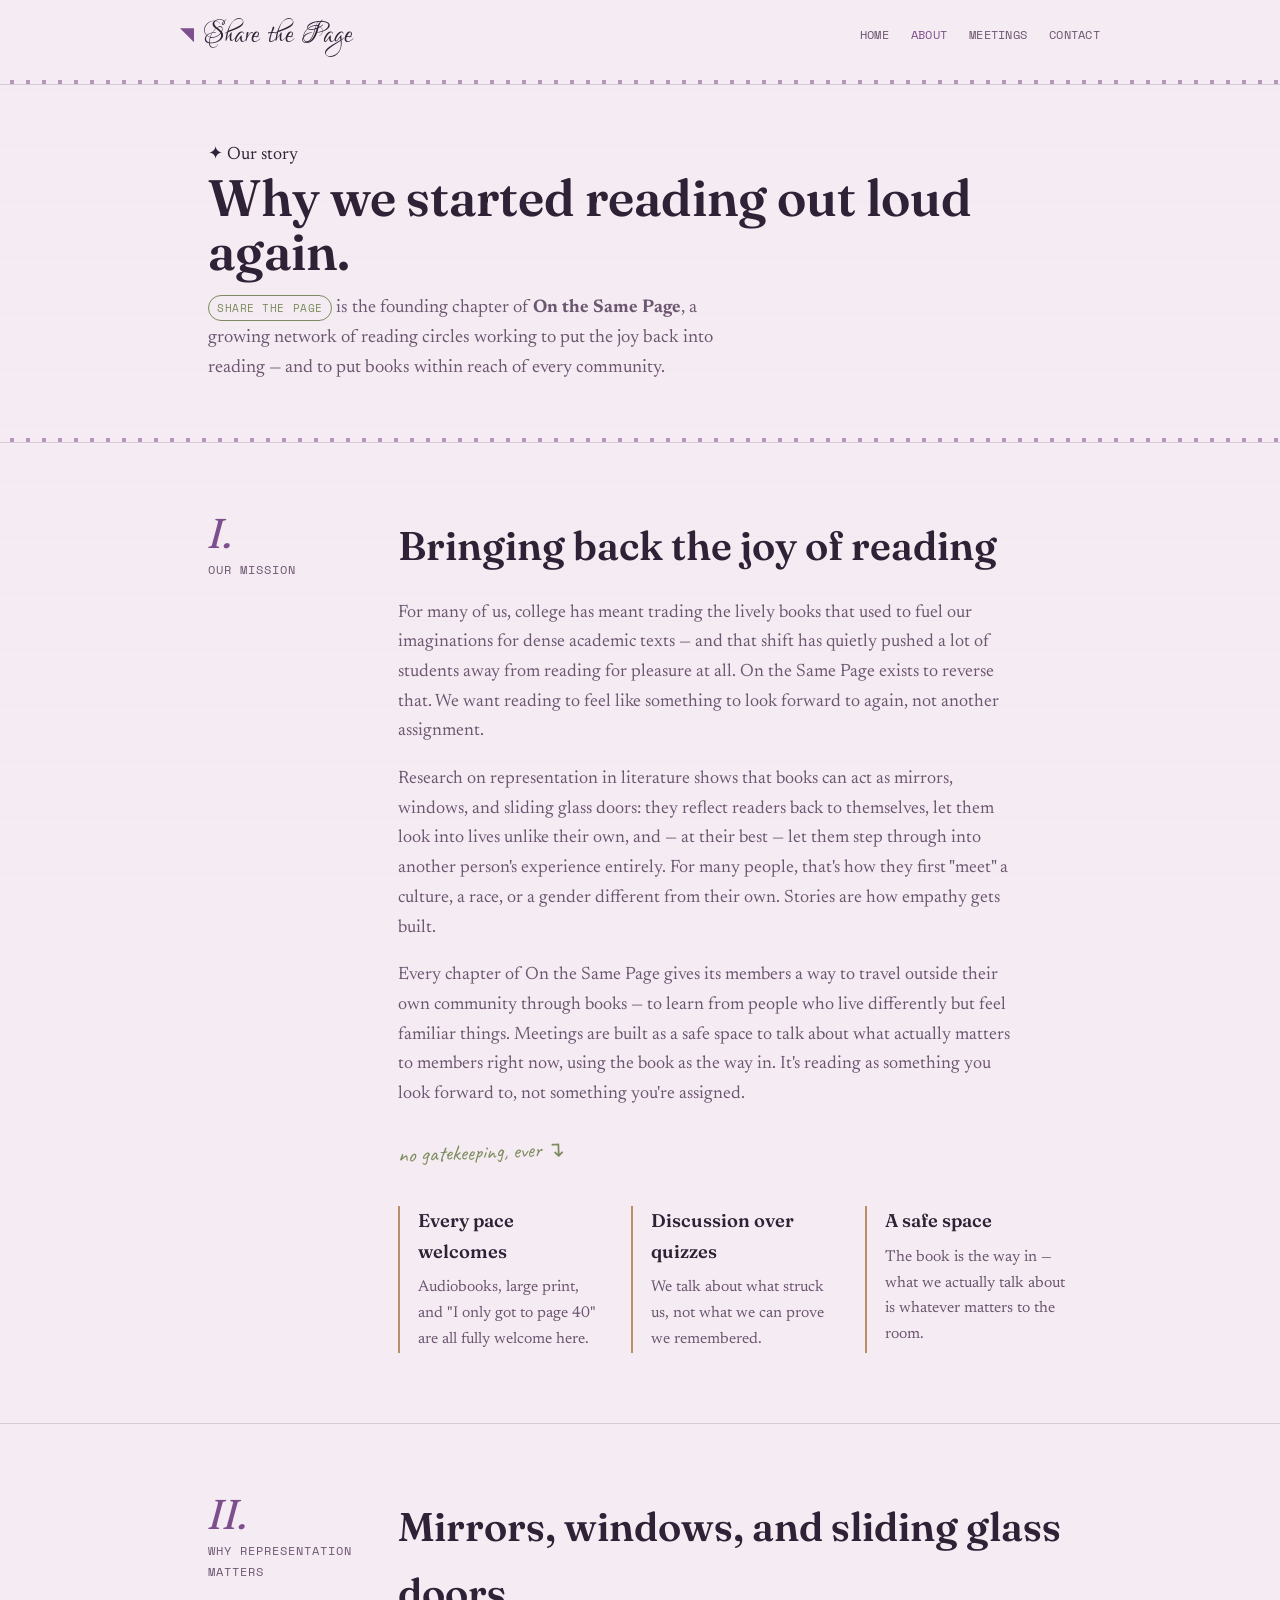
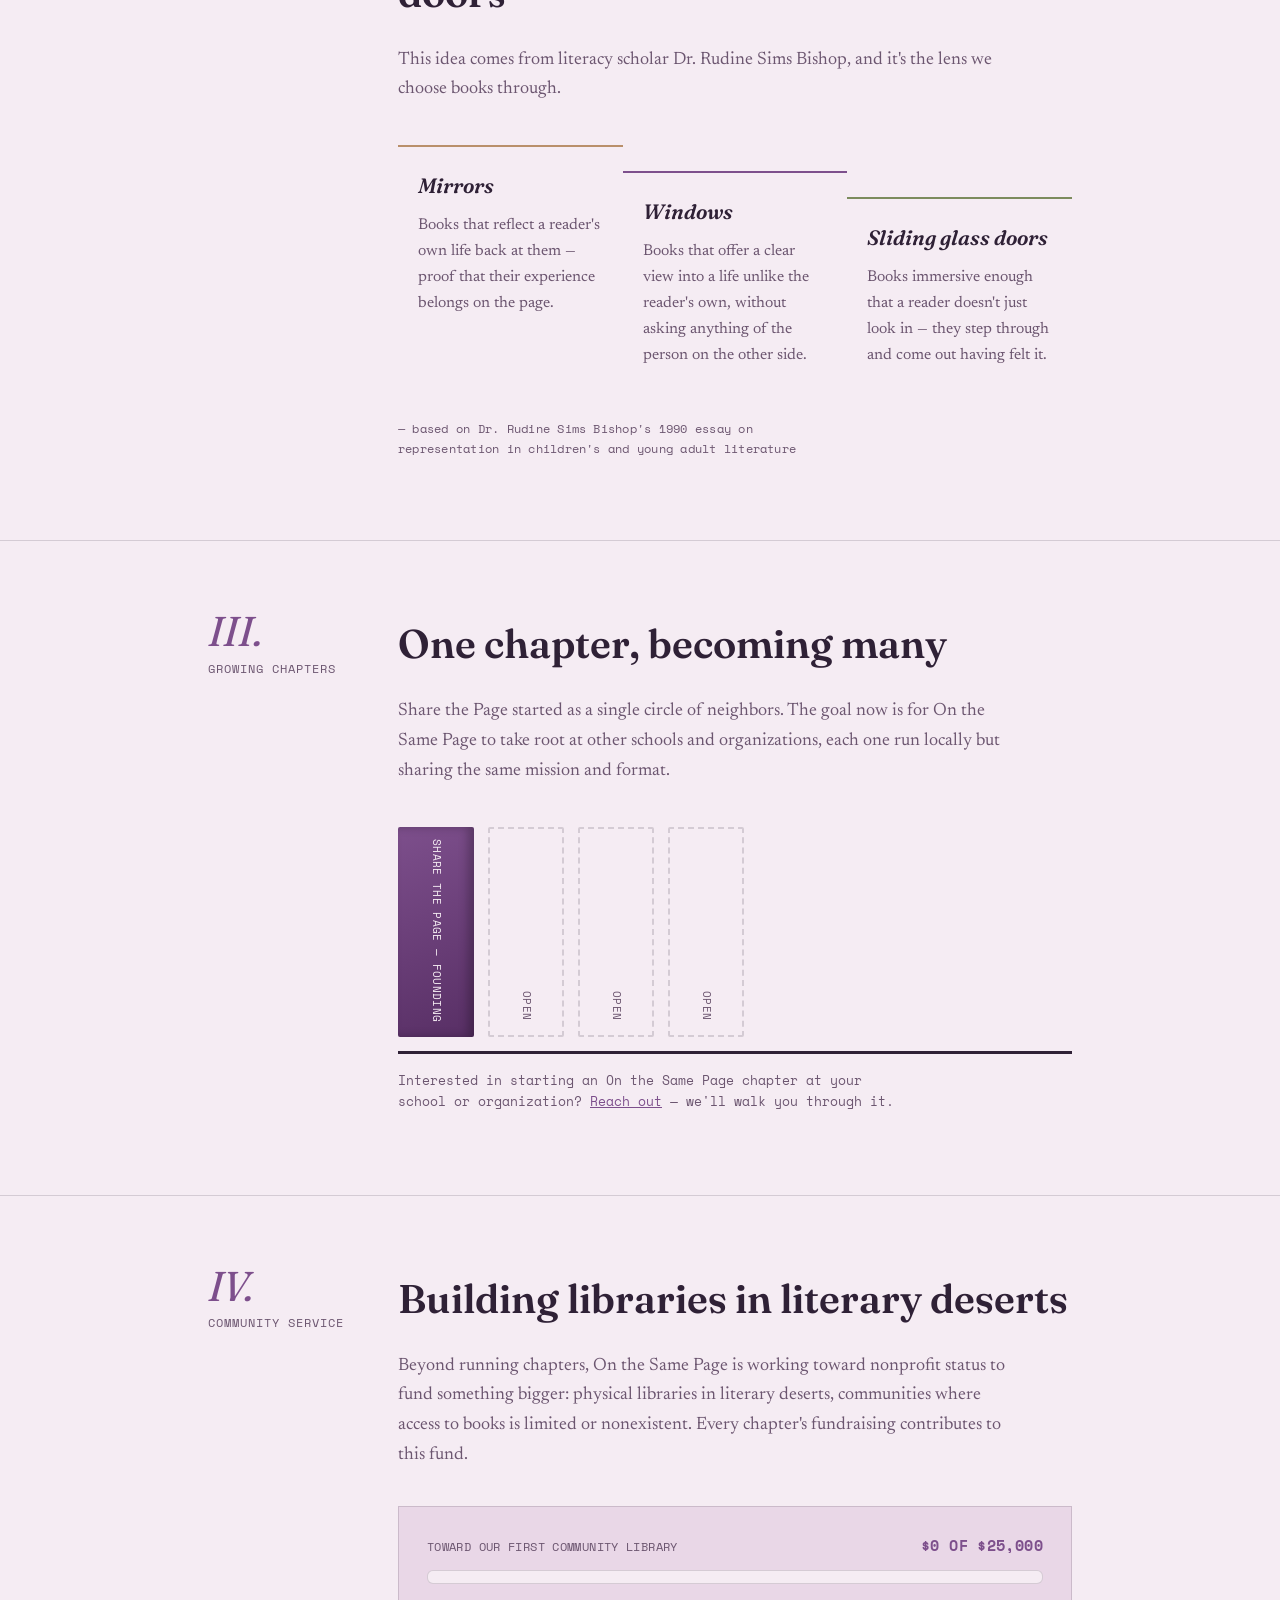
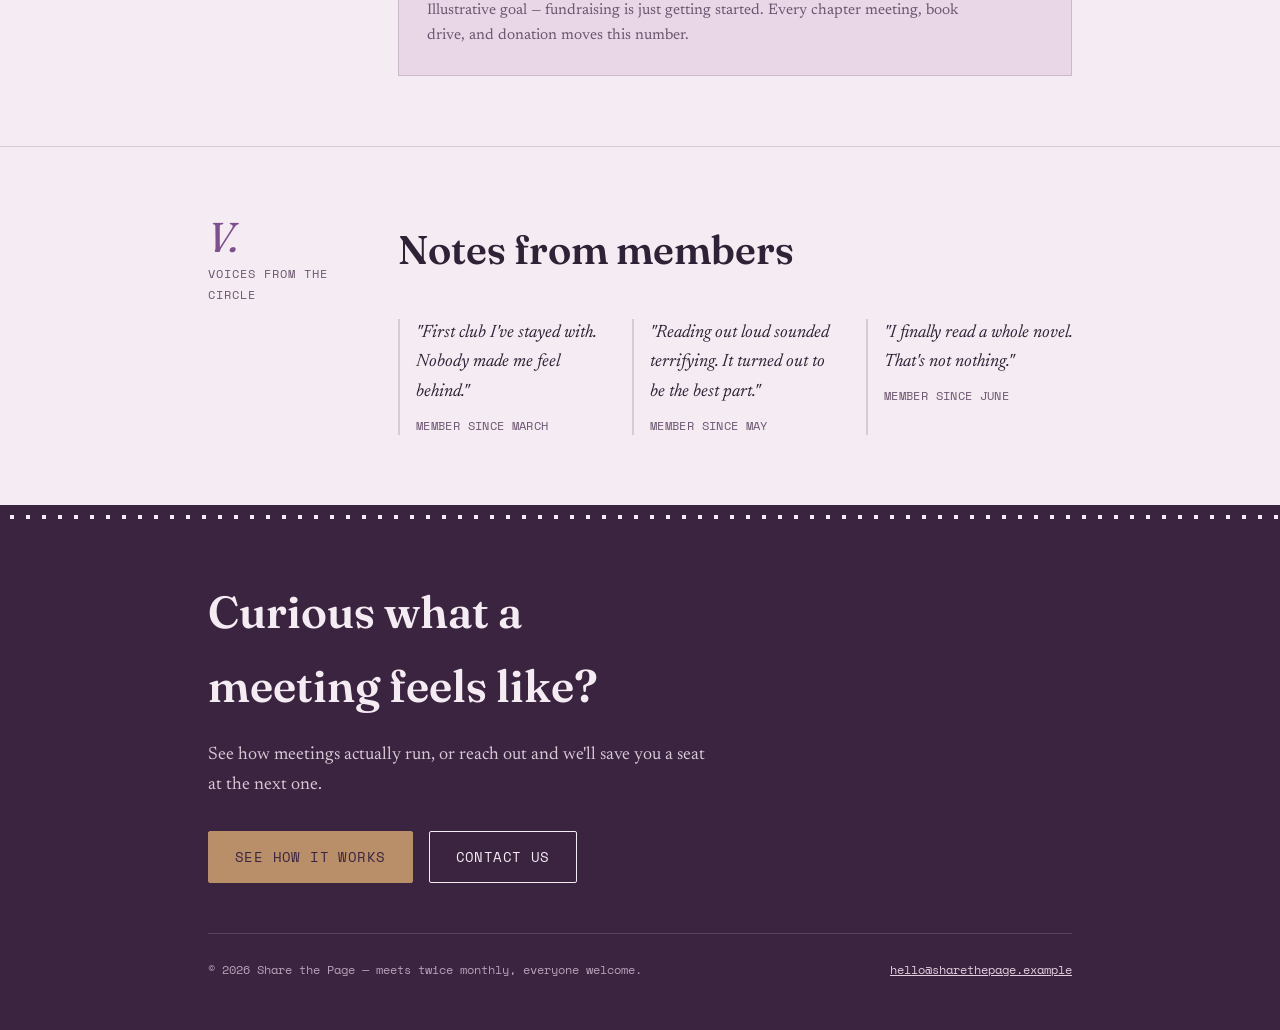
==== about.html @ f26d0d40 "Add files via upload" ====
<!DOCTYPE html>
<html lang="en">
<head>
<meta charset="UTF-8">
<meta name="viewport" content="width=device-width, initial-scale=1.0">
<title>About — Share the Page</title>
<link rel="preconnect" href="https://fonts.googleapis.com">
<link rel="preconnect" href="https://fonts.gstatic.com" crossorigin>
<link href="https://fonts.googleapis.com/css2?family=Fraunces:ital,opsz,wght@0,9..144,400;0,9..144,600;0,9..144,700;1,9..144,500&family=Newsreader:ital,wght@0,400;0,500;1,400&family=Space+Mono:wght@400;700&family=Caveat:wght@500;700&family=Lovers+Quarrel&display=swap" rel="stylesheet">
<link rel="stylesheet" href="styles.css">
</head>
<body>

<header class="site">
  <div class="wrap nav">
    <a href="index.html" class="brand"><span class="fold"></span>Share the Page</a>
    <nav class="links">
      <a href="index.html">Home</a>
      <a href="about.html" class="active">About</a>
      <a href="meetings.html">Meetings</a>
      <a href="contact.html">Contact</a>
    </nav>
  </div>
  <div class="dot-strip"></div>
</header>

<section class="page-hero">
  <div class="wrap">
    <span class="eyebrow"><span class="spark">✦</span> Our story</span>
    <h1>Why we started reading out loud again.</h1>
    <p class="lede"><span class="org-tag">Share the Page</span> is the founding chapter of <strong>On the Same Page</strong>, a growing network of reading circles working to put the joy back into reading — and to put books within reach of every community.</p>
  </div>
</section>

<div class="dot-strip"></div>

<section class="chapter">
  <div class="wrap chapter-grid">
    <div class="margin-col">
      <span class="num">I.</span>
      <span class="label">Our mission</span>
    </div>
    <div>
      <h2>Bringing back the joy of reading</h2>
      <p>For many of us, college has meant trading the lively books that used to fuel our imaginations for dense academic texts — and that shift has quietly pushed a lot of students away from reading for pleasure at all. On the Same Page exists to reverse that. We want reading to feel like something to look forward to again, not another assignment.</p>
      <p>Research on representation in literature shows that books can act as mirrors, windows, and sliding glass doors: they reflect readers back to themselves, let them look into lives unlike their own, and — at their best — let them step through into another person's experience entirely. For many people, that's how they first "meet" a culture, a race, or a gender different from their own. Stories are how empathy gets built.</p>
      <p>Every chapter of On the Same Page gives its members a way to travel outside their own community through books — to learn from people who live differently but feel familiar things. Meetings are built as a safe space to talk about what actually matters to members right now, using the book as the way in. It's reading as something you look forward to, not something you're assigned.</p>
      <span class="scribble">no gatekeeping, ever ↴</span>
      <div class="pillars">
        <div class="pillar">
          <h3>Every pace welcomes</h3>
          <p>Audiobooks, large print, and "I only got to page 40" are all fully welcome here.</p>
        </div>
        <div class="pillar">
          <h3>Discussion over quizzes</h3>
          <p>We talk about what struck us, not what we can prove we remembered.</p>
        </div>
        <div class="pillar">
          <h3>A safe space</h3>
          <p>The book is the way in — what we actually talk about is whatever matters to the room.</p>
        </div>
      </div>
    </div>
  </div>
</section>

<section class="chapter">
  <div class="wrap chapter-grid">
    <div class="margin-col">
      <span class="num">II.</span>
      <span class="label">Why representation matters</span>
    </div>
    <div>
      <h2>Mirrors, windows, and sliding glass doors</h2>
      <p>This idea comes from literacy scholar Dr. Rudine Sims Bishop, and it's the lens we choose books through.</p>
      <div class="framework">
        <div class="framework-card">
          <h3>Mirrors</h3>
          <p>Books that reflect a reader's own life back at them — proof that their experience belongs on the page.</p>
        </div>
        <div class="framework-card">
          <h3>Windows</h3>
          <p>Books that offer a clear view into a life unlike the reader's own, without asking anything of the person on the other side.</p>
        </div>
        <div class="framework-card">
          <h3>Sliding glass doors</h3>
          <p>Books immersive enough that a reader doesn't just look in — they step through and come out having felt it.</p>
        </div>
      </div>
      <p class="framework-attrib">— based on Dr. Rudine Sims Bishop's 1990 essay on representation in children's and young adult literature</p>
    </div>
  </div>
</section>

<section class="chapter">
  <div class="wrap chapter-grid">
    <div class="margin-col">
      <span class="num">III.</span>
      <span class="label">Growing chapters</span>
    </div>
    <div>
      <h2>One chapter, becoming many</h2>
      <p>Share the Page started as a single circle of neighbors. The goal now is for On the Same Page to take root at other schools and organizations, each one run locally but sharing the same mission and format.</p>
      <div class="shelf">
        <div class="shelf-spine filled"><span>Share the Page — Founding</span></div>
        <div class="shelf-spine open"><span>Open</span></div>
        <div class="shelf-spine open"><span>Open</span></div>
        <div class="shelf-spine open"><span>Open</span></div>
      </div>
      <p class="shelf-caption">Interested in starting an On the Same Page chapter at your school or organization? <a href="contact.html">Reach out</a> — we'll walk you through it.</p>
    </div>
  </div>
</section>

<section class="chapter" id="libraries">
  <div class="wrap chapter-grid">
    <div class="margin-col">
      <span class="num">IV.</span>
      <span class="label">Community service</span>
    </div>
    <div>
      <h2>Building libraries in literary deserts</h2>
      <p>Beyond running chapters, On the Same Page is working toward nonprofit status to fund something bigger: physical libraries in literary deserts, communities where access to books is limited or nonexistent. Every chapter's fundraising contributes to this fund.</p>
      <div class="fund">
        <div class="fund-top">
          <span>Toward our first community library</span>
          <strong>$0 of $25,000</strong>
        </div>
        <div class="fund-track"><div class="fund-fill" style="width:0%;"></div></div>
        <p class="fund-note">Illustrative goal — fundraising is just getting started. Every chapter meeting, book drive, and donation moves this number.</p>
      </div>
    </div>
  </div>
</section>

<section class="chapter" id="voices">
  <div class="wrap chapter-grid">
    <div class="margin-col">
      <span class="num">V.</span>
      <span class="label">Voices from the circle</span>
    </div>
    <div>
      <h2>Notes from members</h2>
      <div class="voices">
        <div class="voice">
          <p>"First club I've stayed with. Nobody made me feel behind."</p>
          <div class="who">Member since March</div>
        </div>
        <div class="voice">
          <p>"Reading out loud sounded terrifying. It turned out to be the best part."</p>
          <div class="who">Member since May</div>
        </div>
        <div class="voice">
          <p>"I finally read a whole novel. That's not nothing."</p>
          <div class="who">Member since June</div>
        </div>
      </div>
    </div>
  </div>
</section>

<section class="join" id="join">
  <div class="dot-strip dark" style="position:absolute; top:0; left:0; right:0;"></div>
  <div class="wrap">
    <h2>Curious what a meeting feels like?</h2>
    <p>See how meetings actually run, or reach out and we'll save you a seat at the next one.</p>
    <div class="cta-row">
      <a href="meetings.html" class="btn primary">See how it works</a>
      <a href="contact.html" class="btn ghost">Contact us</a>
    </div>
    <footer>
      <span>© 2026 Share the Page — meets twice monthly, everyone welcome.</span>
      <a href="mailto:hello@sharethepage.example">hello@sharethepage.example</a>
    </footer>
  </div>
</section>

</body>
</html>
---- styles.css ----
:root{
    --paper: #f5ecf3;
    --paper-dark: #e9d7e7;
    --ink: #2f2136;
    --ink-soft: #6c5670;
    --plum: #7d4f8c;
    --plum-deep: #582f65;
    --gold: #b98f6a;
    --moss: #7c8b5d;
    --dot-dark: #3a2440;
    --rule: rgba(47,33,54,0.16);
    --max: 920px;
  }
  *{box-sizing:border-box;}
  html{scroll-behavior:smooth;}
  body{
    margin:0;
    background:var(--paper);
    color:var(--ink);
    font-family:'Newsreader', serif;
    font-size:18px;
    line-height:1.65;
    -webkit-font-smoothing:antialiased;
  }
  @media (prefers-reduced-motion: reduce){
    html{scroll-behavior:auto;}
    *{animation-duration:0.001ms !important; transition-duration:0.001ms !important;}
  }
  a{color:var(--plum);}
  a:focus-visible, button:focus-visible{outline:2px solid var(--moss); outline-offset:3px;}

  .wrap{max-width:var(--max); margin:0 auto; padding:0 28px;}

  /* faint page texture */
  body::before{
    content:"";
    position:fixed; inset:0;
    background-image: repeating-linear-gradient(0deg, transparent, transparent 27px, rgba(47,33,54,0.025) 28px);
    pointer-events:none;
    z-index:0;
  }

  /* Y2K polka-dot strip, used as a recurring motif tying back to the pressed-flower stationery */
  .dot-strip{
    height:14px;
    background-image: radial-gradient(var(--plum) 2.2px, transparent 2.2px);
    background-size: 16px 16px;
    background-position: 4px 4px;
    opacity:0.55;
  }
  .dot-strip.dark{
    background-color:var(--dot-dark);
    background-image: radial-gradient(#f5ecf3 2.2px, transparent 2.2px);
    opacity:1;
    height:18px;
  }

  header.site{
    position:sticky; top:0; z-index:20;
    background:var(--paper);
    border-bottom:1px solid var(--rule);
  }
  .nav{
    display:flex; align-items:center; justify-content:space-between;
    padding:16px 0;
  }
  .brand{
    font-family:'Lovers Quarrel', cursive;
    font-weight:400;
    font-size:2.4rem;
    letter-spacing:0.015em;
    line-height:1;
    text-decoration:none;
    color:var(--ink);
    display:flex; align-items:center; gap:10px;
  }
  .brand .fold{
    width:14px;height:14px;
    background:var(--plum);
    clip-path: polygon(0 0, 100% 0, 100% 100%);
    display:inline-block;
  }
  nav.links{display:flex; gap:22px; font-family:'Space Mono', monospace; font-size:0.78rem; letter-spacing:0.02em;}
  nav.links a{color:var(--ink-soft); text-decoration:none; text-transform:uppercase;}
  nav.links a:hover{color:var(--plum);}
  @media (max-width:640px){ nav.links{display:none;} }
  @media (max-width:480px){ .brand{font-size:1.9rem;} }

  /* HERO */
  .hero{
    position:relative;
    padding:80px 0 60px;
    overflow:hidden;
  }
  .hero .eyebrow{
    font-family:'Space Mono', monospace;
    font-size:0.78rem;
    letter-spacing:0.12em;
    text-transform:uppercase;
    color:var(--plum);
    margin-bottom:18px;
    display:inline-flex;
    align-items:center;
    gap:8px;
  }
  .hero .eyebrow .spark{color:var(--gold); font-size:0.95em;}
  .hero h1{
    font-family:'Fraunces', serif;
    font-optical-sizing:auto;
    font-weight:600;
    font-size:clamp(2.6rem, 6vw, 4.4rem);
    line-height:1.03;
    margin:0 0 24px;
    max-width:11ch;
  }
  .hero h1 em{
    font-style:italic;
    font-weight:500;
    color:var(--plum);
  }
  .hero p.lede{
    font-size:1.25rem;
    color:var(--ink-soft);
    max-width:46ch;
    margin:0 0 34px;
  }
  .cta-row{display:flex; gap:16px; flex-wrap:wrap;}
  .btn{
    font-family:'Space Mono', monospace;
    font-size:0.85rem;
    letter-spacing:0.03em;
    text-transform:uppercase;
    text-decoration:none;
    padding:14px 26px;
    border-radius:2px;
    display:inline-block;
    border:1px solid var(--ink);
    transition:transform 0.15s ease, background 0.15s ease, color 0.15s ease;
  }
  .btn.primary{background:var(--plum); border-color:var(--plum); color:var(--paper);}
  .btn.primary:hover{background:var(--plum-deep); transform:translateY(-1px);}
  .btn.ghost{color:var(--ink); background:transparent;}
  .btn.ghost:hover{background:var(--ink); color:var(--paper); transform:translateY(-1px);}

  /* Dog-eared card signature, used in hero */
  .fold-card{
    margin-top:52px;
    background:var(--paper-dark);
    border:1px solid var(--rule);
    padding:26px 30px;
    max-width:520px;
    position:relative;
    font-family:'Newsreader', serif;
    font-style:italic;
    color:var(--ink-soft);
  }
  .fold-card::after{
    content:"";
    position:absolute; top:0; right:0;
    width:0; height:0;
    border-style:solid;
    border-width:0 26px 26px 0;
    border-color:transparent var(--paper) transparent transparent;
    filter:drop-shadow(-1px 1px 1px rgba(0,0,0,0.14));
  }
  .fold-card cite{
    display:block; margin-top:10px; font-style:normal;
    font-family:'Space Mono', monospace; font-size:0.75rem; color:var(--moss); letter-spacing:0.03em;
  }

  /* CHAPTER layout: marginalia + content */
  .chapter{
    padding:70px 0;
    border-top:1px solid var(--rule);
    position:relative;
  }
  .chapter-grid{
    display:grid;
    grid-template-columns: 150px 1fr;
    gap:40px;
  }
  @media (max-width:760px){
    .chapter-grid{grid-template-columns:1fr;}
    .margin-col{margin-bottom:22px;}
  }
  .margin-col{
    font-family:'Space Mono', monospace;
    font-size:0.78rem;
    color:var(--ink-soft);
  }
  .margin-col .num{
    font-family:'Fraunces', serif;
    font-style:italic;
    font-size:2.6rem;
    color:var(--plum);
    display:block;
    line-height:1;
    margin-bottom:6px;
  }
  .margin-col .label{text-transform:uppercase; letter-spacing:0.08em;}

  .chapter h2{
    font-family:'Fraunces', serif;
    font-weight:600;
    font-size:clamp(1.8rem, 3.4vw, 2.5rem);
    margin:0 0 20px;
  }
  .chapter p{color:var(--ink-soft); max-width:62ch;}

  /* scribble annotation - signature detail */
  .scribble{
    font-family:'Caveat', cursive;
    font-size:1.35rem;
    color:var(--moss);
    display:inline-block;
    transform:rotate(-2deg);
    margin-top:6px;
  }
  .scribble .butterfly{font-family: initial; font-style:normal;}

  .pillars{
    display:grid;
    grid-template-columns:repeat(3, 1fr);
    gap:26px;
    margin-top:36px;
  }
  @media (max-width:700px){ .pillars{grid-template-columns:1fr;} }
  .pillar{
    border-left:2px solid var(--gold);
    padding-left:18px;
  }
  .pillar h3{
    font-family:'Fraunces', serif;
    font-weight:600;
    font-size:1.15rem;
    margin:0 0 8px;
  }
  .pillar p{margin:0; font-size:0.98rem;}

  /* How it works - steps as book stages, not generic numbers, since a meeting genuinely has a sequence */
  .steps{list-style:none; padding:0; margin:36px 0 0; counter-reset:step;}
  .steps li{
    counter-increment:step;
    display:grid;
    grid-template-columns:56px 1fr;
    gap:18px;
    padding:20px 0;
    border-top:1px dashed var(--rule);
  }
  .steps li:first-child{border-top:none;}
  .steps li::before{
    content: counter(step);
    font-family:'Fraunces', serif;
    font-style:italic;
    font-size:1.6rem;
    color:var(--gold);
  }
  .steps h3{margin:0 0 4px; font-family:'Fraunces', serif; font-weight:600; font-size:1.1rem;}
  .steps p{margin:0; color:var(--ink-soft); font-size:0.98rem;}

  /* Currently reading card */
  .book-card{
    display:grid;
    grid-template-columns:120px 1fr;
    gap:24px;
    background:var(--paper-dark);
    border:1px solid var(--rule);
    padding:24px;
    margin-top:32px;
    align-items:center;
  }
  @media (max-width:600px){ .book-card{grid-template-columns:1fr;} }
  .spine{
    width:100%;
    aspect-ratio:2/3;
    background: linear-gradient(160deg, var(--plum), var(--plum-deep));
    border-radius:2px;
    position:relative;
    box-shadow: inset -6px 0 10px rgba(0,0,0,0.25);
  }
  .spine::after{
    content:"";
    position:absolute; left:14px; top:0; bottom:0; width:2px;
    background:var(--gold); opacity:0.6;
  }
  .book-card h3{font-family:'Fraunces', serif; font-size:1.4rem; margin:0 0 4px;}
  .book-card .meta{font-family:'Space Mono', monospace; font-size:0.78rem; color:var(--moss); text-transform:uppercase; letter-spacing:0.04em;}
  .book-card p{margin:12px 0 0; color:var(--ink-soft);}

  .schedule{margin-top:28px; border-top:1px solid var(--rule);}
  .schedule .row{
    display:flex; justify-content:space-between; gap:16px;
    padding:14px 0; border-bottom:1px solid var(--rule);
    font-family:'Space Mono', monospace; font-size:0.85rem;
  }
  .schedule .row span:first-child{color:var(--ink-soft);}

  /* voices/testimonials as marginalia notes */
  .voices{
    margin-top:36px;
    display:grid;
    grid-template-columns:repeat(3,1fr);
    gap:28px;
  }
  @media (max-width:760px){ .voices{grid-template-columns:1fr;} }
  .voice{
    background:transparent;
    border-left:2px solid var(--rule);
    padding-left:16px;
  }
  .voice p{font-style:italic; color:var(--ink); margin:0 0 8px;}
  .voice .who{font-family:'Space Mono', monospace; font-size:0.75rem; color:var(--ink-soft); text-transform:uppercase; letter-spacing:0.03em;}

  /* Join / footer — dark plum with cream polka dots, echoing the brown polka-dot fabric reference */
  .join{
    background:var(--dot-dark);
    color:var(--paper);
    padding:70px 0 50px;
    position:relative;
  }
  .join h2{
    font-family:'Fraunces', serif;
    font-weight:600;
    font-size:clamp(1.9rem, 4vw, 2.8rem);
    margin:0 0 18px;
    max-width:14ch;
  }
  .join p{color:#d9c8d6; max-width:50ch; margin:0 0 30px;}
  .join .btn.primary{background:var(--gold); border-color:var(--gold); color:var(--dot-dark);}
  .join .btn.primary:hover{background:#cba374;}
  .join .btn.ghost{border-color:var(--paper); color:var(--paper);}
  .join .btn.ghost:hover{background:var(--paper); color:var(--dot-dark);}

  footer{
    border-top:1px solid rgba(245,236,243,0.15);
    margin-top:50px;
    padding-top:26px;
    display:flex; justify-content:space-between; flex-wrap:wrap; gap:12px;
    font-family:'Space Mono', monospace; font-size:0.75rem; color:#b8a2b8;
  }
  footer a{color:#e3cfe0;}

/* interior page banner (About / Meetings / Contact) — smaller than the homepage hero */
.page-hero{
  padding:56px 0 44px;
}
.page-hero h1{
  font-family:'Fraunces', serif;
  font-weight:600;
  font-size:clamp(2.2rem, 5vw, 3.2rem);
  line-height:1.05;
  margin:0 0 14px;
}
.page-hero p.lede{
  font-size:1.15rem;
  color:var(--ink-soft);
  max-width:52ch;
  margin:0;
}

nav.links a.active{color:var(--plum);}

/* brand lockup with parent-org tag */
.brand-block{display:flex; flex-direction:column; gap:3px;}
.brand-sub{
  font-family:'Space Mono', monospace;
  font-size:0.66rem;
  letter-spacing:0.09em;
  text-transform:uppercase;
  color:var(--ink-soft);
  text-decoration:none;
  padding-left:26px;
}
.brand-sub:hover{color:var(--plum);}

/* Mirrors / Windows / Sliding Glass Doors triptych */
.panes{
  display:grid;
  grid-template-columns:repeat(3, 1fr);
  margin-top:36px;
  border-top:1px solid var(--rule);
}
@media (max-width:760px){ .panes{grid-template-columns:1fr;} }
.pane{
  padding:22px 24px;
  border-left:1px solid var(--rule);
  border-bottom:1px solid var(--rule);
}
.pane:first-child{border-left:none;}
@media (max-width:760px){ .pane{border-left:none;} }
.pane .pane-label{
  font-family:'Space Mono', monospace;
  font-size:0.7rem;
  letter-spacing:0.1em;
  text-transform:uppercase;
  color:var(--gold);
  display:block;
  margin-bottom:10px;
}
.pane h3{
  font-family:'Fraunces', serif;
  font-style:italic;
  font-weight:500;
  font-size:1.3rem;
  margin:0 0 10px;
}
.pane p{margin:0; font-size:0.96rem; color:var(--ink-soft);}

/* chapter / branch directory */
.directory{margin-top:28px; border-top:1px solid var(--rule);}
.directory .row{
  display:grid;
  grid-template-columns: 1.4fr 1fr 1fr;
  gap:16px;
  padding:16px 0;
  border-bottom:1px solid var(--rule);
  align-items:center;
}
@media (max-width:600px){ .directory .row{grid-template-columns:1fr; gap:4px; padding:14px 0;} }
.directory .row .school{font-family:'Fraunces', serif; font-weight:600; font-size:1.05rem;}
.directory .row .place{font-family:'Newsreader', serif; font-style:italic; color:var(--ink-soft); font-size:0.95rem;}
.directory .row .status{
  font-family:'Space Mono', monospace;
  font-size:0.72rem;
  letter-spacing:0.05em;
  text-transform:uppercase;
  justify-self:end;
}
@media (max-width:600px){ .directory .row .status{justify-self:start;} }
.status.active{color:var(--moss);}
.status.open{color:var(--gold);}

/* library fund */
.fund-box{
  margin-top:32px;
  background:var(--paper-dark);
  border:1px solid var(--rule);
  padding:28px 30px;
}
.fund-box .fund-label{
  font-family:'Space Mono', monospace;
  font-size:0.72rem;
  letter-spacing:0.06em;
  text-transform:uppercase;
  color:var(--ink-soft);
  display:flex;
  justify-content:space-between;
  margin-bottom:10px;
}
.fund-track{
  height:10px;
  background:rgba(47,33,54,0.1);
  border-radius:6px;
  overflow:hidden;
}
.fund-fill{
  height:100%;
  background:linear-gradient(90deg, var(--gold), var(--plum));
  border-radius:6px 0 0 6px;
}
.fund-box .fund-note{
  margin:14px 0 0;
  font-size:0.92rem;
  color:var(--ink-soft);
}

/* ===== On the Same Page network additions ===== */

/* Mirrors / Windows / Sliding Glass Doors framework — staggered, not a generic icon grid */
.framework{
  margin-top:40px;
  display:grid;
  grid-template-columns:repeat(3, 1fr);
  gap:0;
}
@media (max-width:760px){ .framework{grid-template-columns:1fr; gap:24px;} }
.framework-card{
  padding:22px 20px;
  border-top:2px solid var(--gold);
  position:relative;
}
.framework-card:nth-child(2){ margin-top:26px; border-top-color:var(--plum); }
.framework-card:nth-child(3){ margin-top:52px; border-top-color:var(--moss); }
@media (max-width:760px){ .framework-card:nth-child(2), .framework-card:nth-child(3){ margin-top:0; } }
.framework-card h3{
  font-family:'Fraunces', serif; font-style:italic; font-weight:600;
  font-size:1.3rem; margin:0 0 10px;
}
.framework-card p{margin:0; font-size:0.98rem; color:var(--ink-soft);}
.framework-attrib{
  margin-top:28px;
  font-family:'Space Mono', monospace;
  font-size:0.75rem;
  color:var(--ink-soft);
  letter-spacing:0.02em;
}

/* Chapter shelf — branches shown as book spines on a shelf */
.shelf{
  margin-top:40px;
  display:flex;
  gap:14px;
  align-items:flex-end;
  padding-bottom:14px;
  border-bottom:3px solid var(--ink);
  flex-wrap:wrap;
}
.shelf-spine{
  width:76px;
  height:210px;
  border-radius:2px;
  display:flex; align-items:flex-end; justify-content:center;
  padding-bottom:14px;
  text-align:center;
}
.shelf-spine.filled{
  background:linear-gradient(160deg, var(--plum), var(--plum-deep));
  box-shadow: inset -6px 0 10px rgba(0,0,0,0.25);
}
.shelf-spine.open{
  border:2px dashed var(--rule);
  background:transparent;
}
.shelf-spine span{
  font-family:'Space Mono', monospace;
  font-size:0.68rem;
  letter-spacing:0.03em;
  text-transform:uppercase;
  writing-mode:vertical-rl;
  color:var(--paper);
}
.shelf-spine.open span{ color:var(--ink-soft); }
.shelf-caption{
  margin-top:16px;
  font-family:'Space Mono', monospace;
  font-size:0.8rem;
  color:var(--ink-soft);
}

/* Library fund progress — styled like a bookmark ribbon filling in */
.fund{
  margin-top:36px;
  background:var(--paper-dark);
  border:1px solid var(--rule);
  padding:26px 28px;
}
.fund-top{
  display:flex; justify-content:space-between; align-items:baseline; flex-wrap:wrap; gap:8px;
  font-family:'Space Mono', monospace; font-size:0.78rem; text-transform:uppercase; letter-spacing:0.03em;
  color:var(--ink-soft); margin-bottom:12px;
}
.fund-top strong{color:var(--plum); font-size:0.95rem;}
.fund-track{
  height:14px;
  background:var(--paper);
  border:1px solid var(--rule);
  position:relative;
  overflow:hidden;
}
.fund-fill{
  height:100%;
  background:repeating-linear-gradient(45deg, var(--gold), var(--gold) 8px, #c9a479 8px, #c9a479 16px);
}
.fund-note{margin:14px 0 0; font-size:0.95rem; color:var(--ink-soft);}

/* small tag used to distinguish parent org vs. local chapter mentions */
.org-tag{
  font-family:'Space Mono', monospace;
  font-size:0.7rem;
  text-transform:uppercase;
  letter-spacing:0.05em;
  color:var(--moss);
  border:1px solid var(--moss);
  padding:3px 8px;
  border-radius:20px;
  display:inline-block;
}

/* Scroll-spinning pressed flower — decorative, home page only */
.spin-flower{
  position:fixed;
  bottom:22px;
  right:22px;
  width:110px;
  height:auto;
  opacity:0.94;
  pointer-events:none;
  z-index:15;
  filter:drop-shadow(0 8px 16px rgba(47,33,54,0.28));
  will-change:transform;
}
@media (max-width:640px){
  .spin-flower{ width:64px; bottom:14px; right:14px; }
}
@media (prefers-reduced-motion: reduce){
  .spin-flower{ transition:none; }
}
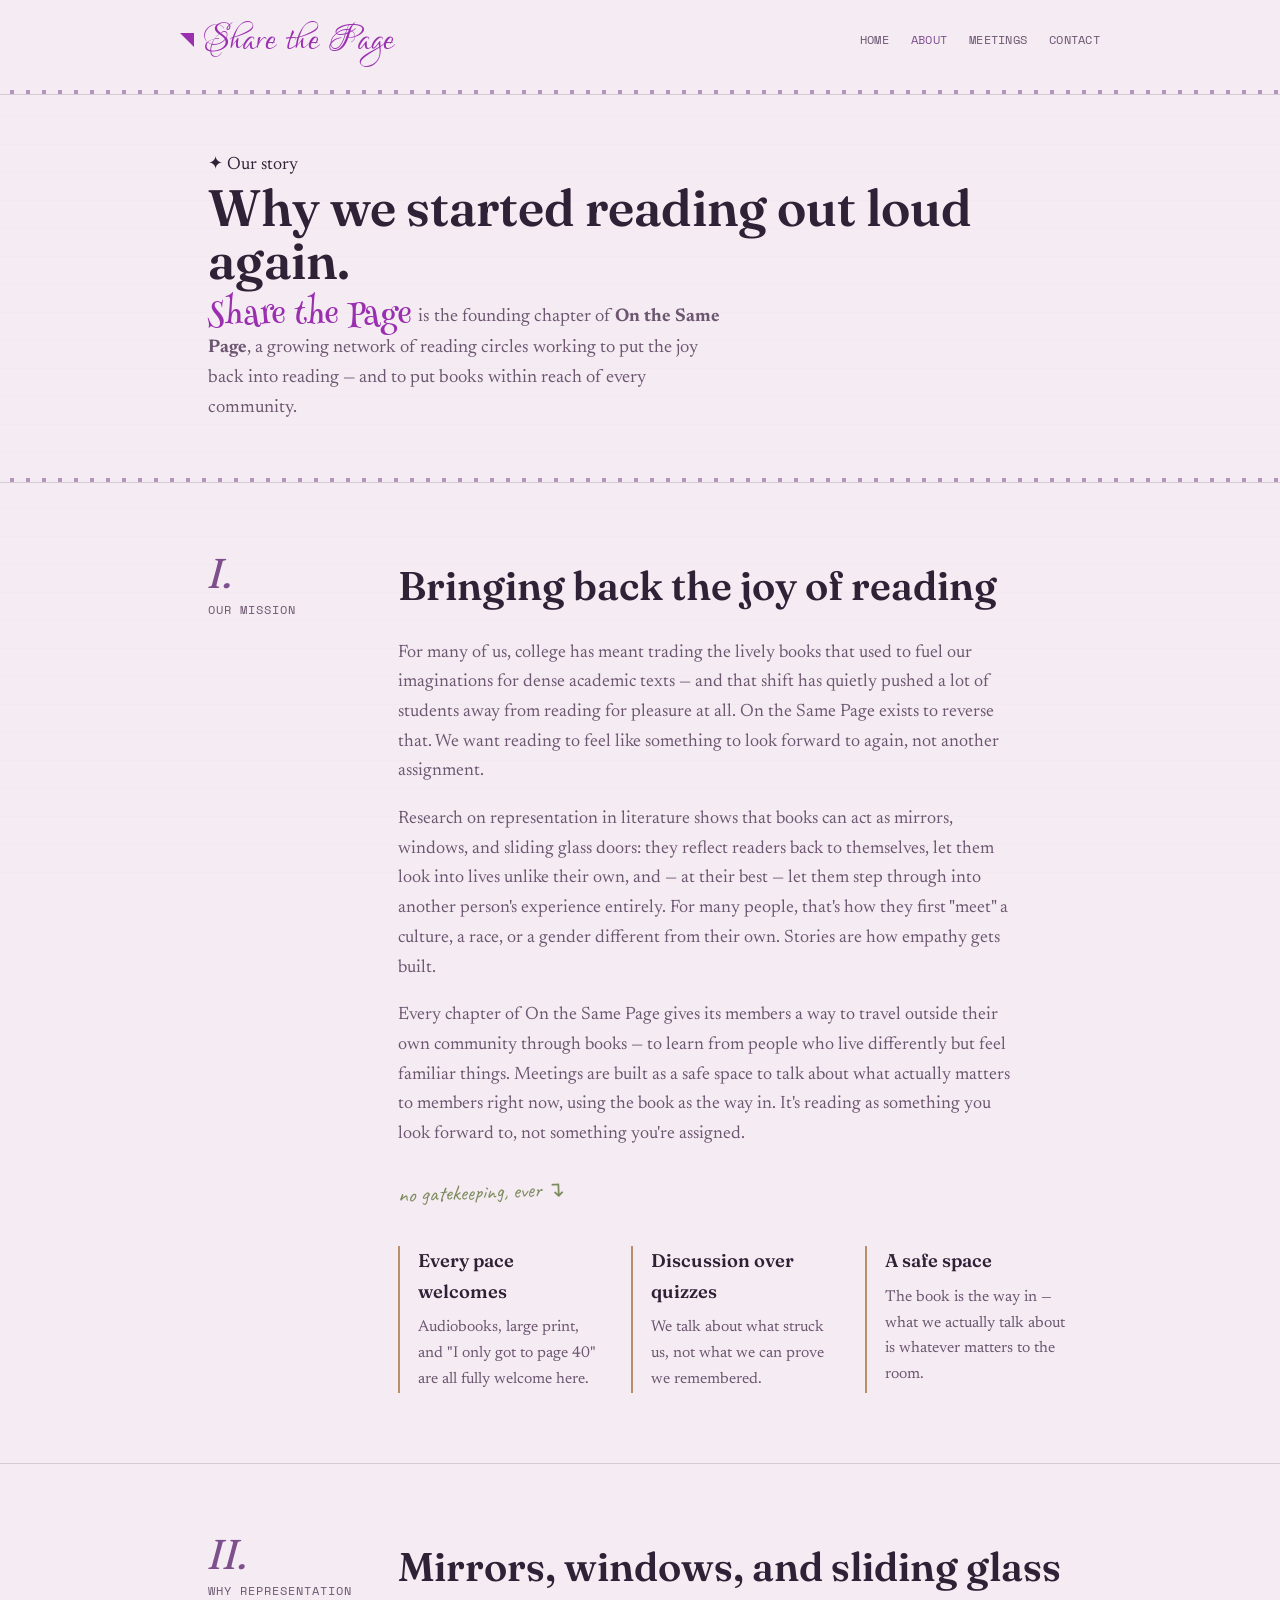
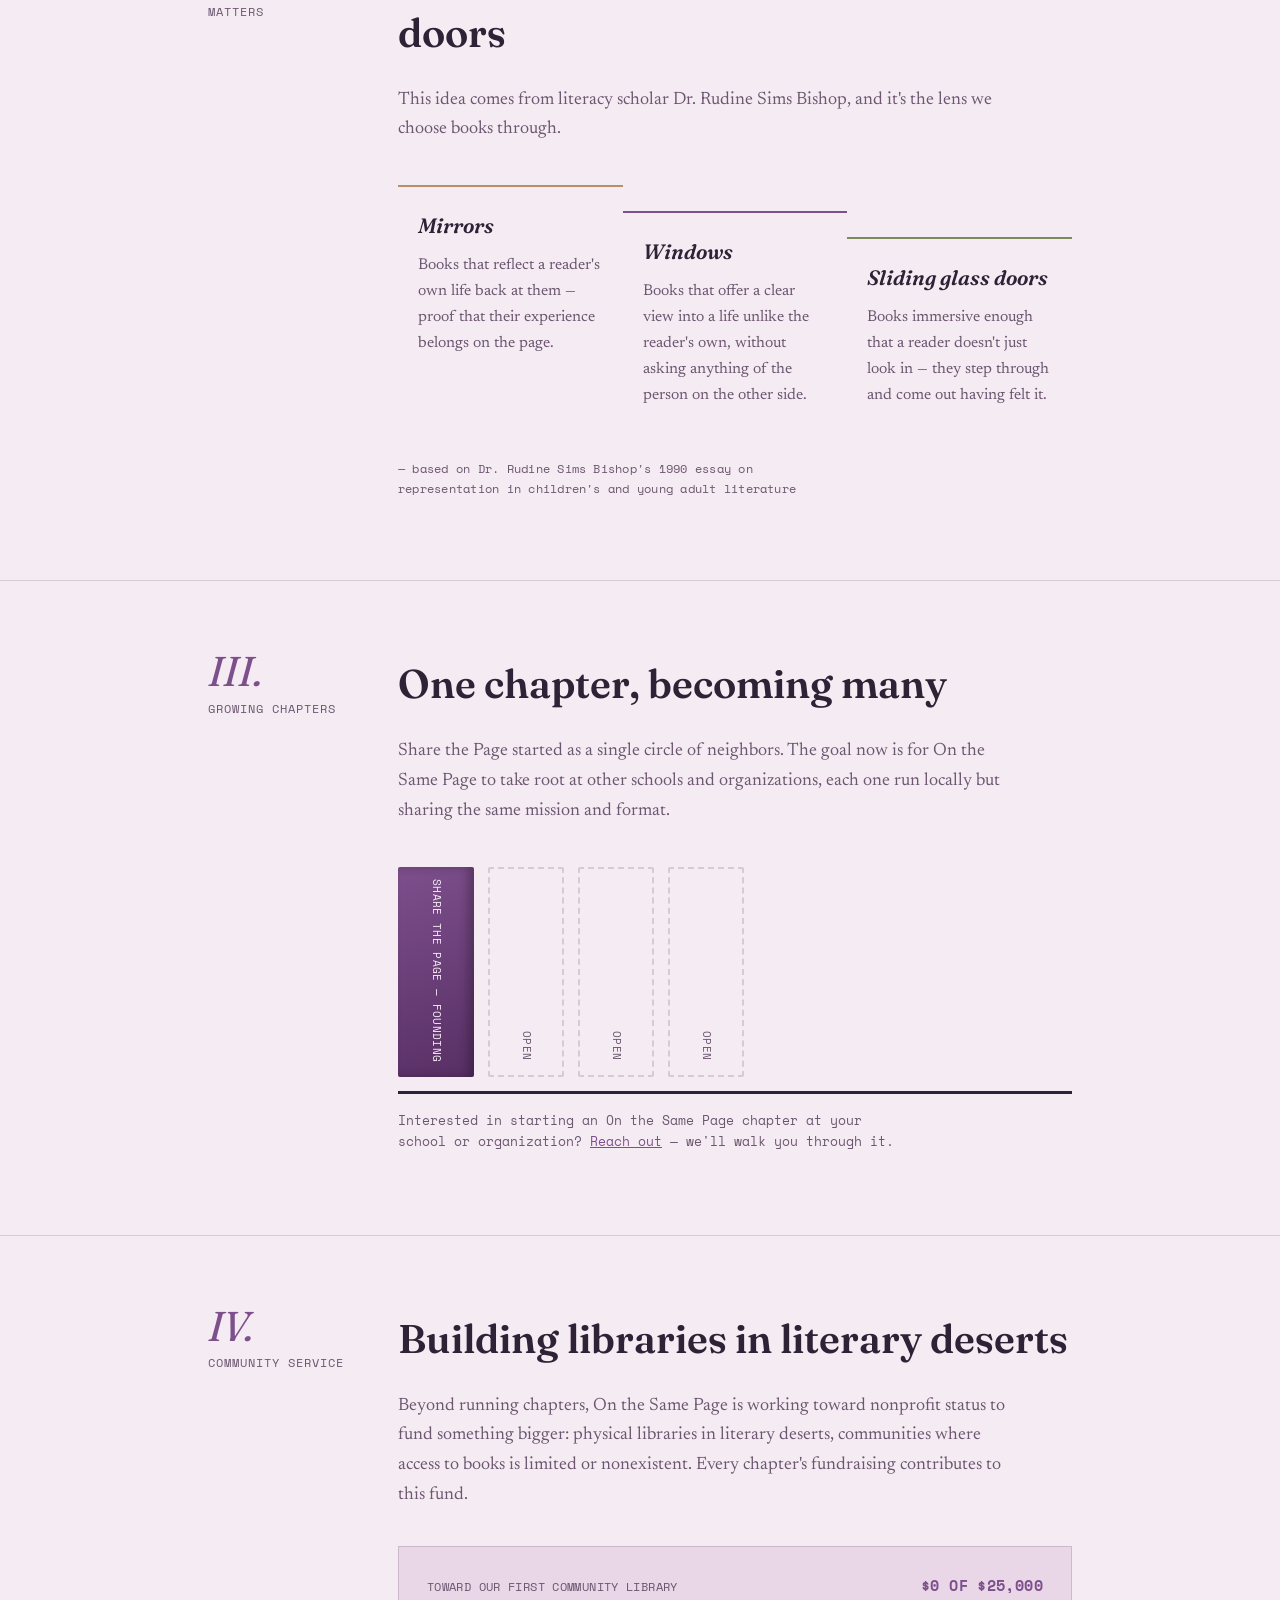
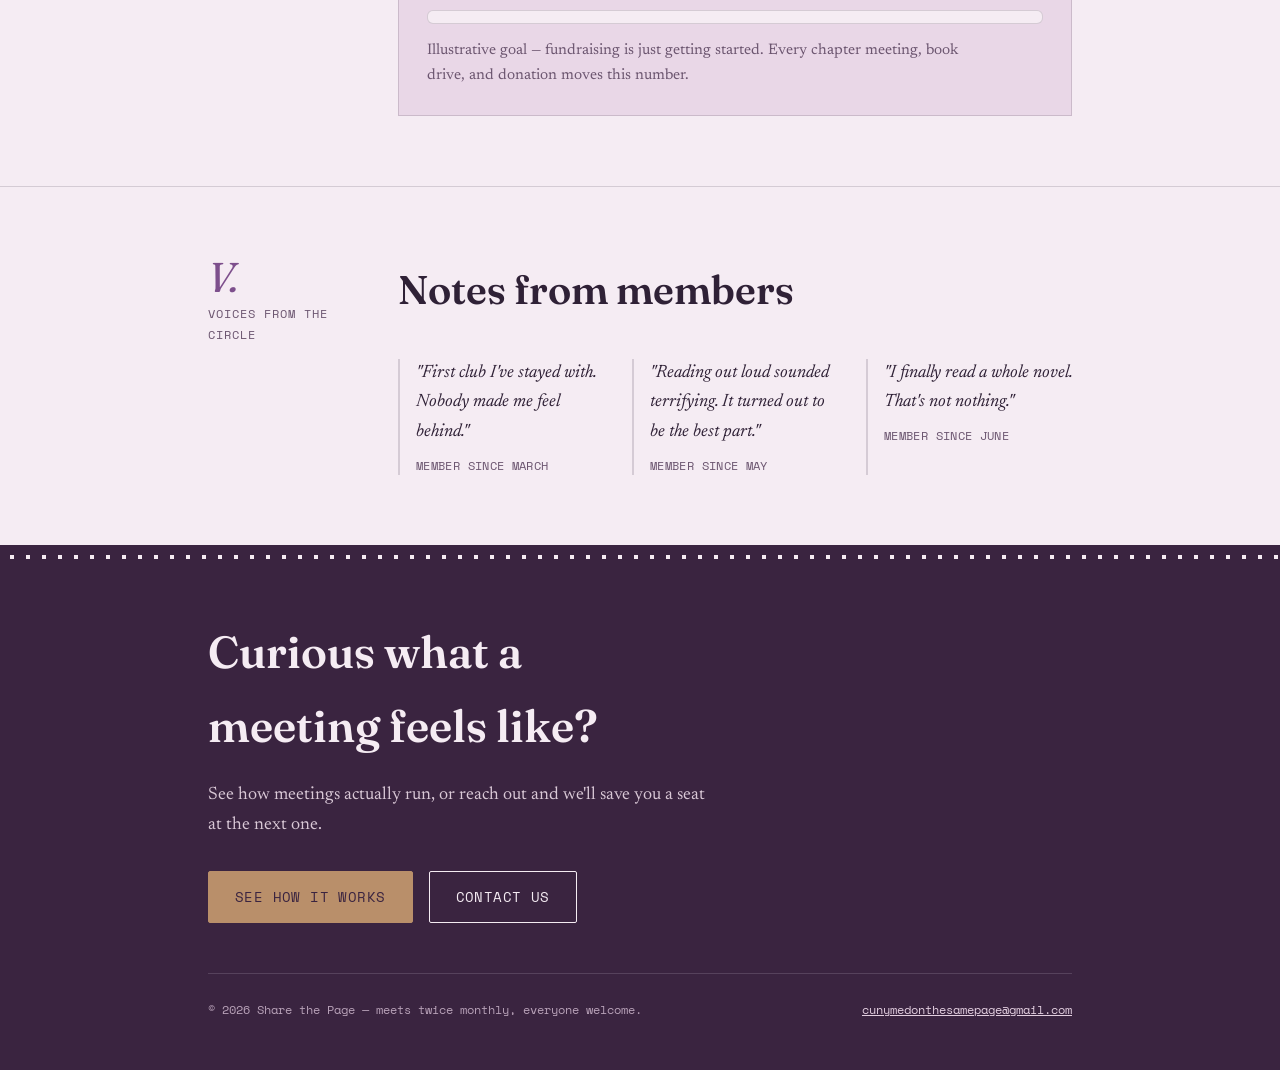
==== commit 8f3170bb: "Add files via upload" ====
--- a/about.html
+++ b/about.html
@@ -6,7 +6,7 @@
 <title>About — Share the Page</title>
 <link rel="preconnect" href="https://fonts.googleapis.com">
 <link rel="preconnect" href="https://fonts.gstatic.com" crossorigin>
-<link href="https://fonts.googleapis.com/css2?family=Fraunces:ital,opsz,wght@0,9..144,400;0,9..144,600;0,9..144,700;1,9..144,500&family=Newsreader:ital,wght@0,400;0,500;1,400&family=Space+Mono:wght@400;700&family=Caveat:wght@500;700&family=Lovers+Quarrel&display=swap" rel="stylesheet">
+<link href="https://fonts.googleapis.com/css2?family=Fraunces:ital,opsz,wght@0,9..144,400;0,9..144,600;0,9..144,700;1,9..144,500&family=Newsreader:ital,wght@0,400;0,500;1,400&family=Space+Mono:wght@400;700&family=Caveat:wght@500;700&family=Lovers+Quarrel&family=Henny+Penny&display=swap" rel="stylesheet">
 <link rel="stylesheet" href="styles.css">
 </head>
 <body>
@@ -20,6 +20,15 @@
       <a href="meetings.html">Meetings</a>
       <a href="contact.html">Contact</a>
     </nav>
+    <button class="menu-btn" id="menuBtn" aria-label="Open menu" aria-expanded="false">
+      <span></span><span></span><span></span>
+    </button>
+  </div>
+  <div class="mobile-menu" id="mobileMenu">
+      <a href="index.html">Home</a>
+      <a href="about.html" class="active">About</a>
+      <a href="meetings.html">Meetings</a>
+      <a href="contact.html">Contact</a>
   </div>
   <div class="dot-strip"></div>
 </header>
@@ -28,7 +37,7 @@
   <div class="wrap">
     <span class="eyebrow"><span class="spark">✦</span> Our story</span>
     <h1>Why we started reading out loud again.</h1>
-    <p class="lede"><span class="org-tag">Share the Page</span> is the founding chapter of <strong>On the Same Page</strong>, a growing network of reading circles working to put the joy back into reading — and to put books within reach of every community.</p>
+    <p class="lede"><span class="chapter-lead">Share the Page</span> is the founding chapter of <strong>On the Same Page</strong>, a growing network of reading circles working to put the joy back into reading — and to put books within reach of every community.</p>
   </div>
 </section>
 
@@ -170,10 +179,22 @@
     </div>
     <footer>
       <span>© 2026 Share the Page — meets twice monthly, everyone welcome.</span>
-      <a href="mailto:hello@sharethepage.example">hello@sharethepage.example</a>
+      <a href="mailto:cunymedonthesamepage@gmail.com">cunymedonthesamepage@gmail.com</a>
     </footer>
   </div>
 </section>
 
+<script>
+  (function(){
+    var btn = document.getElementById('menuBtn');
+    var menu = document.getElementById('mobileMenu');
+    if(!btn || !menu) return;
+    btn.addEventListener('click', function(){
+      var isOpen = menu.classList.toggle('open');
+      btn.classList.toggle('open', isOpen);
+      btn.setAttribute('aria-expanded', isOpen ? 'true' : 'false');
+    });
+  })();
+</script>
 </body>
 </html>
--- a/styles.css
+++ b/styles.css
@@ -4,6 +4,7 @@
     --ink: #2f2136;
     --ink-soft: #6c5670;
     --plum: #7d4f8c;
+    --plum-vivid: #9a2fb0;
     --plum-deep: #582f65;
     --gold: #b98f6a;
     --moss: #7c8b5d;
@@ -67,16 +68,16 @@
   .brand{
     font-family:'Lovers Quarrel', cursive;
     font-weight:400;
-    font-size:2.4rem;
+    font-size:3rem;
     letter-spacing:0.015em;
     line-height:1;
     text-decoration:none;
-    color:var(--ink);
+    color:var(--plum-vivid);
     display:flex; align-items:center; gap:10px;
   }
   .brand .fold{
     width:14px;height:14px;
-    background:var(--plum);
+    background:var(--plum-vivid);
     clip-path: polygon(0 0, 100% 0, 100% 100%);
     display:inline-block;
   }
@@ -84,7 +85,7 @@
   nav.links a{color:var(--ink-soft); text-decoration:none; text-transform:uppercase;}
   nav.links a:hover{color:var(--plum);}
   @media (max-width:640px){ nav.links{display:none;} }
-  @media (max-width:480px){ .brand{font-size:1.9rem;} }
+  @media (max-width:480px){ .brand{font-size:2.3rem;} }
 
   /* HERO */
   .hero{
@@ -595,3 +596,130 @@
 @media (prefers-reduced-motion: reduce){
   .spin-flower{ transition:none; }
 }
+
+/* ===== Home page: paper filter + marquee + section wallpapers ===== */
+
+body.paper-texture::before{
+  content:"";
+  position:fixed; inset:0;
+  z-index:1;
+  pointer-events:none;
+  opacity:0.55;
+  mix-blend-mode:multiply;
+  background-image:url("data:image/svg+xml;utf8,<svg xmlns='http://www.w3.org/2000/svg' width='180' height='180'><filter id='n'><feTurbulence type='fractalNoise' baseFrequency='0.85' numOctaves='2' stitchTiles='stitch'/><feColorMatrix type='matrix' values='0 0 0 0 0.18  0 0 0 0 0.13  0 0 0 0 0.21  0 0 0 0.06 0'/></filter><rect width='100%25' height='100%25' filter='url(%23n)'/></svg>");
+}
+
+@keyframes marquee-scroll3 { from{transform:translateX(0);} to{transform:translateX(-50%);} }
+.marquee-band{
+  background:var(--dot-dark);
+  padding:14px 0;
+  overflow:hidden;
+  position:relative;
+  z-index:2;
+}
+.marquee-band .mq-track{
+  display:flex;
+  width:max-content;
+  animation: marquee-scroll3 20s linear infinite;
+}
+@media (prefers-reduced-motion: reduce){ .marquee-band .mq-track{ animation:none; } }
+.marquee-band span{
+  font-family:'Space Mono', monospace;
+  font-weight:700;
+  font-size:0.95rem;
+  text-transform:uppercase;
+  letter-spacing:0.04em;
+  white-space:nowrap;
+  padding:0 26px;
+}
+.marquee-band span.a{ color:var(--paper); }
+.marquee-band span.b{ color:var(--gold); }
+
+.chapter.wallpaper{
+  position:relative;
+  background-repeat:repeat;
+}
+.chapter.wallpaper::before{
+  content:"";
+  position:absolute; inset:0;
+  background:rgba(245,236,243,0.82);
+}
+.chapter.wallpaper > .wrap{ position:relative; z-index:2; }
+
+.chapter.wallpaper.mission-bg{
+  background-image:url('mission-pattern.jpg');
+  background-size:auto 100%;
+  background-repeat:repeat-x;
+}
+.chapter.wallpaper.beyond-bg{
+  background-image:url('stripe.jpg');
+  background-size:260px;
+}
+.chapter.wallpaper.reading-bg{
+  background-image:url('lily.jpg');
+  background-size:cover;
+  background-position:center;
+}
+
+/* Chapter-opening treatment for "Share the Page" intro on the About page */
+.chapter-lead{
+  font-family:'Henny Penny', cursive;
+  font-size:1.65em;
+  line-height:0.85;
+  color:var(--plum-vivid);
+  margin-right:0.1em;
+  vertical-align:-0.08em;
+  letter-spacing:0.01em;
+}
+
+/* ===== Mobile hamburger menu ===== */
+.menu-btn{
+  display:none;
+  flex-direction:column;
+  justify-content:center;
+  gap:5px;
+  width:32px;
+  height:32px;
+  background:none;
+  border:none;
+  cursor:pointer;
+  padding:0;
+}
+.menu-btn span{
+  display:block;
+  width:100%;
+  height:2px;
+  background:var(--ink);
+  transition:transform 0.2s ease, opacity 0.2s ease;
+}
+.menu-btn.open span:nth-child(1){ transform:translateY(7px) rotate(45deg); }
+.menu-btn.open span:nth-child(2){ opacity:0; }
+.menu-btn.open span:nth-child(3){ transform:translateY(-7px) rotate(-45deg); }
+
+.mobile-menu{
+  display:none;
+  flex-direction:column;
+  background:var(--paper-dark);
+  border-bottom:1px solid var(--rule);
+  overflow:hidden;
+  max-height:0;
+  transition:max-height 0.25s ease;
+}
+.mobile-menu.open{ max-height:280px; }
+.mobile-menu a{
+  padding:16px 28px;
+  font-family:'Space Mono', monospace;
+  font-size:0.85rem;
+  text-transform:uppercase;
+  letter-spacing:0.03em;
+  color:var(--ink-soft);
+  text-decoration:none;
+  border-top:1px solid var(--rule);
+}
+.mobile-menu a.active{ color:var(--plum-vivid); }
+
+@media (max-width:640px){
+  nav.links{ display:none; }
+  .menu-btn{ display:flex; }
+  .mobile-menu.open{ display:flex; }
+}
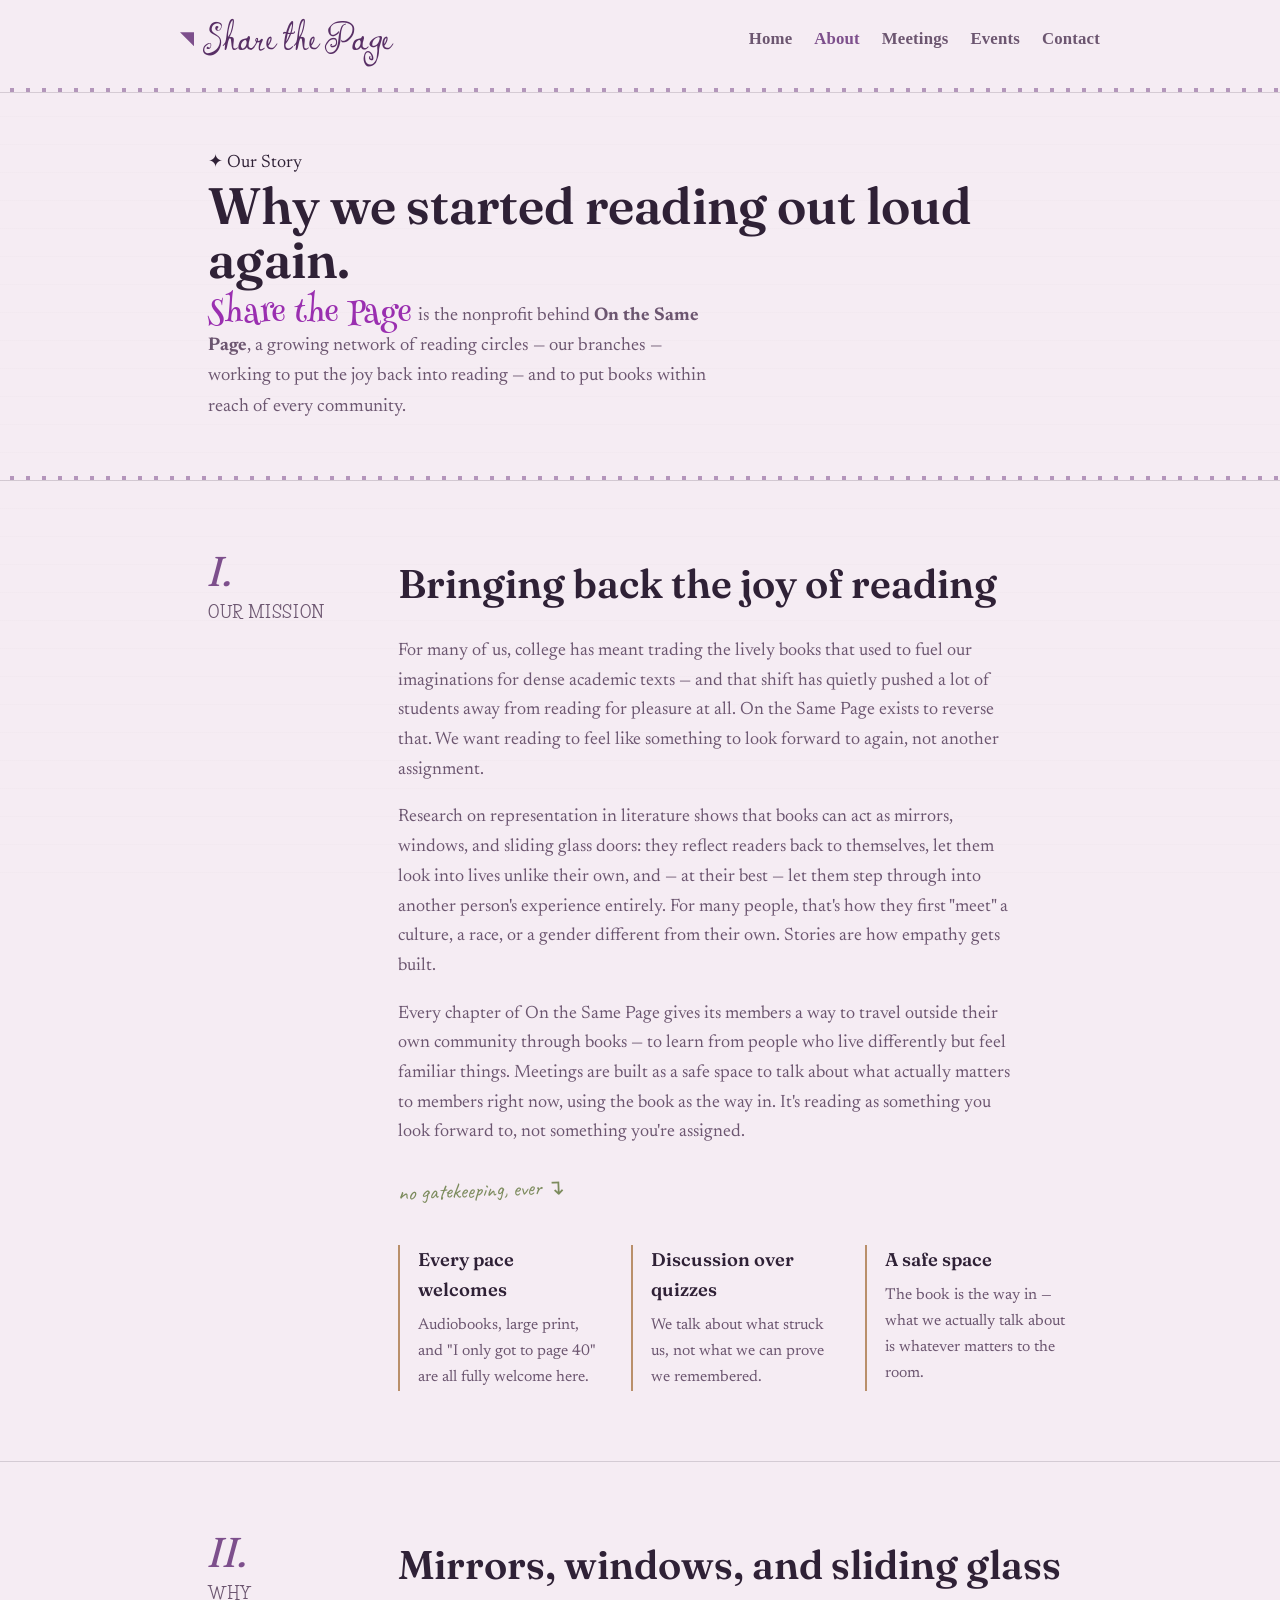
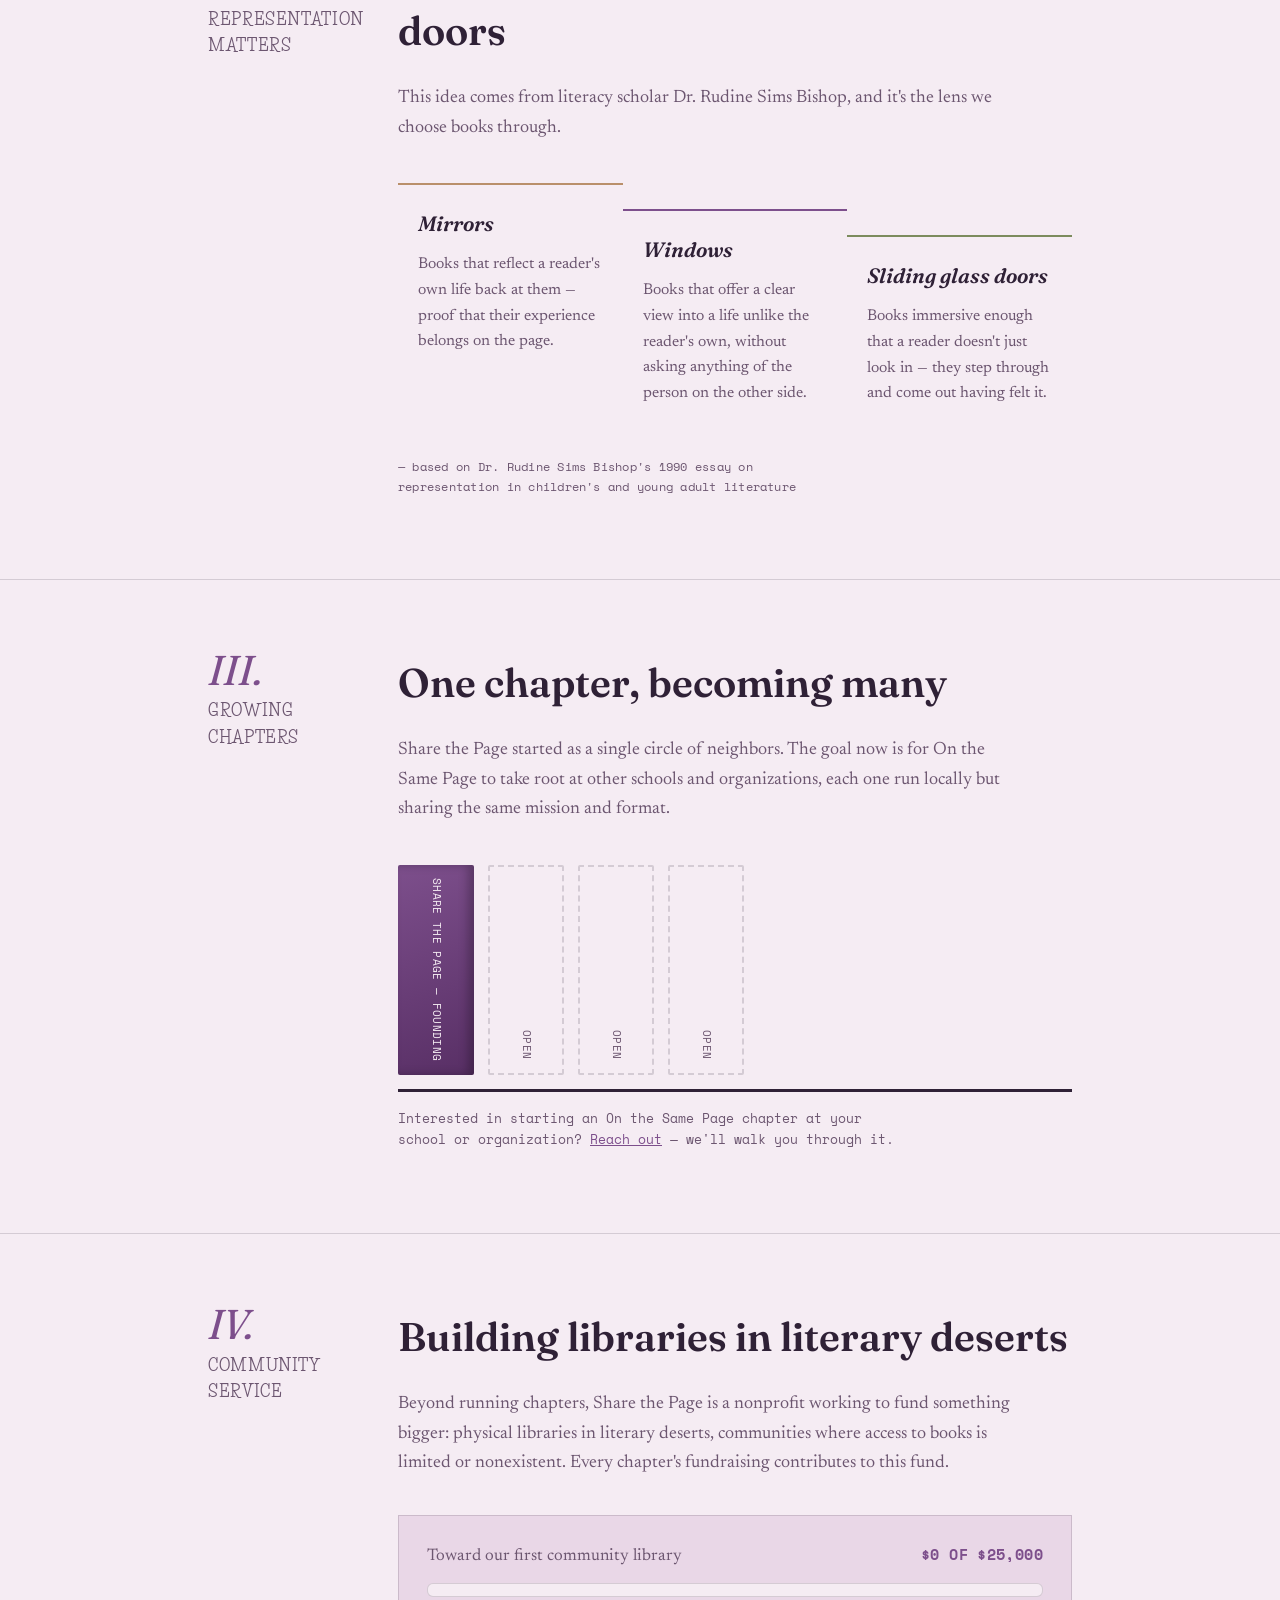
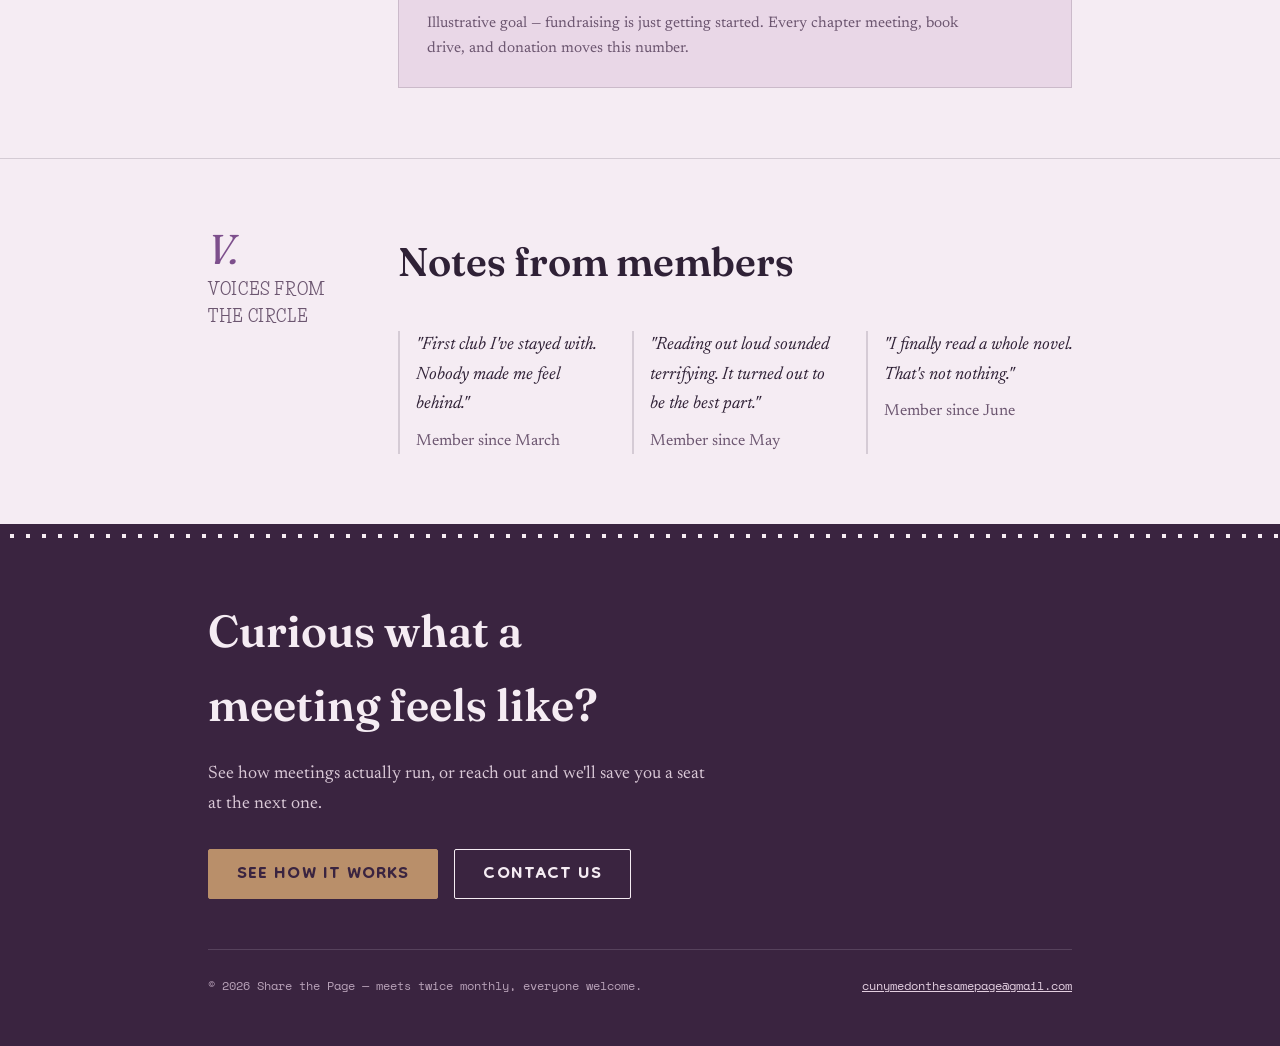
==== commit 5fe3cdad: "Add files via upload" ====
--- a/about.html
+++ b/about.html
@@ -6,7 +6,7 @@
 <title>About — Share the Page</title>
 <link rel="preconnect" href="https://fonts.googleapis.com">
 <link rel="preconnect" href="https://fonts.gstatic.com" crossorigin>
-<link href="https://fonts.googleapis.com/css2?family=Fraunces:ital,opsz,wght@0,9..144,400;0,9..144,600;0,9..144,700;1,9..144,500&family=Newsreader:ital,wght@0,400;0,500;1,400&family=Space+Mono:wght@400;700&family=Caveat:wght@500;700&family=Lovers+Quarrel&family=Henny+Penny&display=swap" rel="stylesheet">
+<link href="https://fonts.googleapis.com/css2?family=Fraunces:ital,opsz,wght@0,9..144,400;0,9..144,600;0,9..144,700;1,9..144,500&family=Newsreader:ital,wght@0,400;0,500;1,400&family=Space+Mono:wght@400;700&family=Caveat:wght@500;700&family=Lovers+Quarrel&family=Henny+Penny&family=Mountains+of+Christmas:wght@400;700&family=Tangerine:wght@400;700&family=Dongle:wght@400;700&family=Life+Savers:wght@400;700&family=Ingrid+Darling&display=swap" rel="stylesheet">
 <link rel="stylesheet" href="styles.css">
 </head>
 <body>
@@ -18,6 +18,7 @@
       <a href="index.html">Home</a>
       <a href="about.html" class="active">About</a>
       <a href="meetings.html">Meetings</a>
+      <a href="events.html">Events</a>
       <a href="contact.html">Contact</a>
     </nav>
     <button class="menu-btn" id="menuBtn" aria-label="Open menu" aria-expanded="false">
@@ -28,6 +29,7 @@
       <a href="index.html">Home</a>
       <a href="about.html" class="active">About</a>
       <a href="meetings.html">Meetings</a>
+      <a href="events.html">Events</a>
       <a href="contact.html">Contact</a>
   </div>
   <div class="dot-strip"></div>
@@ -35,9 +37,9 @@
 
 <section class="page-hero">
   <div class="wrap">
-    <span class="eyebrow"><span class="spark">✦</span> Our story</span>
+    <span class="eyebrow"><span class="spark">✦</span> Our Story</span>
     <h1>Why we started reading out loud again.</h1>
-    <p class="lede"><span class="chapter-lead">Share the Page</span> is the founding chapter of <strong>On the Same Page</strong>, a growing network of reading circles working to put the joy back into reading — and to put books within reach of every community.</p>
+    <p class="lede"><span class="chapter-lead">Share the Page</span> is the nonprofit behind <strong>On the Same Page</strong>, a growing network of reading circles — our branches — working to put the joy back into reading — and to put books within reach of every community.</p>
   </div>
 </section>
 
@@ -47,7 +49,7 @@
   <div class="wrap chapter-grid">
     <div class="margin-col">
       <span class="num">I.</span>
-      <span class="label">Our mission</span>
+      <span class="label">Our Mission</span>
     </div>
     <div>
       <h2>Bringing back the joy of reading</h2>
@@ -77,7 +79,7 @@
   <div class="wrap chapter-grid">
     <div class="margin-col">
       <span class="num">II.</span>
-      <span class="label">Why representation matters</span>
+      <span class="label">Why Representation Matters</span>
     </div>
     <div>
       <h2>Mirrors, windows, and sliding glass doors</h2>
@@ -105,7 +107,7 @@
   <div class="wrap chapter-grid">
     <div class="margin-col">
       <span class="num">III.</span>
-      <span class="label">Growing chapters</span>
+      <span class="label">Growing Chapters</span>
     </div>
     <div>
       <h2>One chapter, becoming many</h2>
@@ -125,11 +127,11 @@
   <div class="wrap chapter-grid">
     <div class="margin-col">
       <span class="num">IV.</span>
-      <span class="label">Community service</span>
+      <span class="label">Community Service</span>
     </div>
     <div>
       <h2>Building libraries in literary deserts</h2>
-      <p>Beyond running chapters, On the Same Page is working toward nonprofit status to fund something bigger: physical libraries in literary deserts, communities where access to books is limited or nonexistent. Every chapter's fundraising contributes to this fund.</p>
+      <p>Beyond running chapters, Share the Page is a nonprofit working to fund something bigger: physical libraries in literary deserts, communities where access to books is limited or nonexistent. Every chapter's fundraising contributes to this fund.</p>
       <div class="fund">
         <div class="fund-top">
           <span>Toward our first community library</span>
@@ -146,7 +148,7 @@
   <div class="wrap chapter-grid">
     <div class="margin-col">
       <span class="num">V.</span>
-      <span class="label">Voices from the circle</span>
+      <span class="label">Voices from the Circle</span>
     </div>
     <div>
       <h2>Notes from members</h2>
--- a/styles.css
+++ b/styles.css
@@ -723,3 +723,67 @@
   .menu-btn{ display:flex; }
   .mobile-menu.open{ display:flex; }
 }
+
+/* DEMO: Mountains of Christmas */
+nav.links a, .mobile-menu a{font-family:'Mountains of Christmas',cursive; font-weight:700; font-size:1.2rem; letter-spacing:0.01em;}
+.mobile-menu a{font-size:1.3rem;}
+.hero .eyebrow{font-family:'Mountains of Christmas',cursive; font-weight:700; font-size:1.35rem; letter-spacing:0.03em;}
+.book-card .meta, .schedule .row span:first-child{font-family:'Mountains of Christmas',cursive; font-weight:700; font-size:1.15rem; letter-spacing:0.02em;}
+.schedule .row span:first-child{color:var(--plum);}
+.book-card .meta{font-family:'Tangerine',cursive; font-weight:700; font-size:1.7rem; letter-spacing:0.01em; text-transform:none;}
+.fund .schedule{margin-top:6px;}
+.fund .schedule .row span:last-child{text-align:right;}
+.fund .cta-row{margin-top:22px;}
+/* Dongle: lower buttons */
+.chapter .cta-row .btn[href="about.html"], .chapter .cta-row .btn[href="meetings.html"], .fund .cta-row .btn{font-family:'Dongle',sans-serif; font-weight:700; font-size:1.7rem; letter-spacing:0.04em; line-height:1.1; padding:10px 28px 8px;}
+/* Book fair details */
+.bf{display:grid; grid-template-columns:auto 1fr; gap:10px 36px; align-items:center;}
+.bf-when{text-align:center; min-width:130px;}
+.bf-date{display:block; font-family:'Mountains of Christmas',cursive; font-weight:700; font-size:3.4rem; line-height:1; color:var(--plum);}
+.bf-time{display:block; font-family:'Mountains of Christmas',cursive; font-weight:700; font-size:1.7rem; line-height:1.2; color:var(--ink); margin-top:4px;}
+.bf-where{display:flex; flex-direction:column; gap:3px; color:var(--ink-soft);}
+.bf-where strong{font-family:'Fraunces',serif; font-weight:600; font-size:1.3rem; color:var(--ink); line-height:1.25;}
+.bf-where a{color:var(--plum);}
+.bf-open{margin-top:8px; font-style:italic; color:var(--ink);}
+@media (max-width:600px){ .bf{grid-template-columns:1fr; gap:14px;} .bf-when{text-align:left;} }
+/* Dongle: hero eyebrow + hero buttons */
+.hero .eyebrow{font-family:'Dongle',sans-serif; font-weight:700; font-size:2rem; letter-spacing:0.04em; line-height:1;}
+.hero .cta-row .btn{font-family:'Dongle',sans-serif; font-weight:700; font-size:1.7rem; letter-spacing:0.04em; line-height:1.1; padding:10px 28px 8px;}
+/* Life Savers: member credit, section labels, lower buttons */
+.fold-card cite{font-family:'Life Savers',cursive; font-weight:700; font-size:0.95rem; letter-spacing:0.01em;}
+.margin-col .label{font-family:'Life Savers',cursive; font-weight:700; font-size:1rem; letter-spacing:0.04em;}
+.join .cta-row .btn{font-family:'Life Savers',cursive; font-weight:700; font-size:0.9rem; letter-spacing:0.02em;}
+
+/* FINAL: all buttons Dongle; all numbered section labels Life Savers */
+.btn{font-family:'Dongle',sans-serif !important; font-weight:700 !important; font-size:1.7rem !important; letter-spacing:0.04em !important; line-height:1.1 !important; padding:10px 28px 8px !important;}
+.margin-col .label{font-family:'Life Savers',cursive !important; font-weight:700 !important; font-size:1rem !important; letter-spacing:0.04em !important; text-transform:uppercase !important;}
+
+/* BRAND */
+.brand{font-family:'Ingrid Darling',cursive !important; font-style:normal !important; font-weight:400 !important; font-size:2.9rem !important; letter-spacing:0.01em !important; line-height:1 !important; color:var(--plum-deep) !important;}
+.brand .fold{background:var(--plum) !important;}
+@media (max-width:480px){ .brand{font-size:2.3rem !important;} }
+
+/* NAV: sentence case, smaller than the brand */
+nav.links a{text-transform:none !important; font-size:1.05rem !important; letter-spacing:0.01em !important;}
+.mobile-menu a{text-transform:none !important; font-size:1.15rem !important; letter-spacing:0.01em !important;}
+
+/* About page: small labels in Newsreader */
+.fund-top span{font-family:'Newsreader', serif; font-size:1.05rem; text-transform:none; letter-spacing:0;}
+.voice .who{font-family:'Newsreader', serif; font-size:1rem; text-transform:none; letter-spacing:0;}
+
+/* Events page */
+.ev{display:grid; grid-template-columns:minmax(220px,340px) 1fr; gap:40px; align-items:start; margin-top:8px;}
+.ev img{width:100%; height:auto; display:block; border:1px solid var(--rule); box-shadow:0 10px 28px rgba(0,0,0,0.12);}
+.ev-details{display:flex; flex-direction:column; gap:22px;}
+.bf{display:grid; grid-template-columns:auto 1fr; gap:10px 36px; align-items:center;}
+.bf-when{text-align:center; min-width:130px;}
+.bf-date{display:block; font-family:'Mountains of Christmas',cursive; font-weight:700; font-size:3.4rem; line-height:1; color:var(--plum);}
+.bf-time{display:block; font-family:'Mountains of Christmas',cursive; font-weight:700; font-size:1.7rem; line-height:1.2; color:var(--ink); margin-top:4px;}
+.bf-where{display:flex; flex-direction:column; gap:3px; color:var(--ink-soft);}
+.bf-where strong{font-family:'Fraunces',serif; font-weight:600; font-size:1.3rem; color:var(--ink); line-height:1.25;}
+.bf-where a{color:var(--plum);}
+.chips{display:flex; flex-wrap:wrap; gap:10px; margin:0; padding:0; list-style:none;}
+.chips li{border:1px solid var(--rule); background:var(--paper); padding:6px 16px; border-radius:999px; font-size:0.95rem; color:var(--ink);}
+.ev-presented{margin:0; font-style:italic; color:var(--ink-soft);}
+.ev-btn{font-family:'Dongle',sans-serif; font-weight:700; font-size:1.7rem; letter-spacing:0.04em; line-height:1.1; padding:10px 28px 8px;}
+@media (max-width:700px){ .ev{grid-template-columns:1fr;} .bf{grid-template-columns:1fr; gap:14px;} .bf-when{text-align:left;} }
